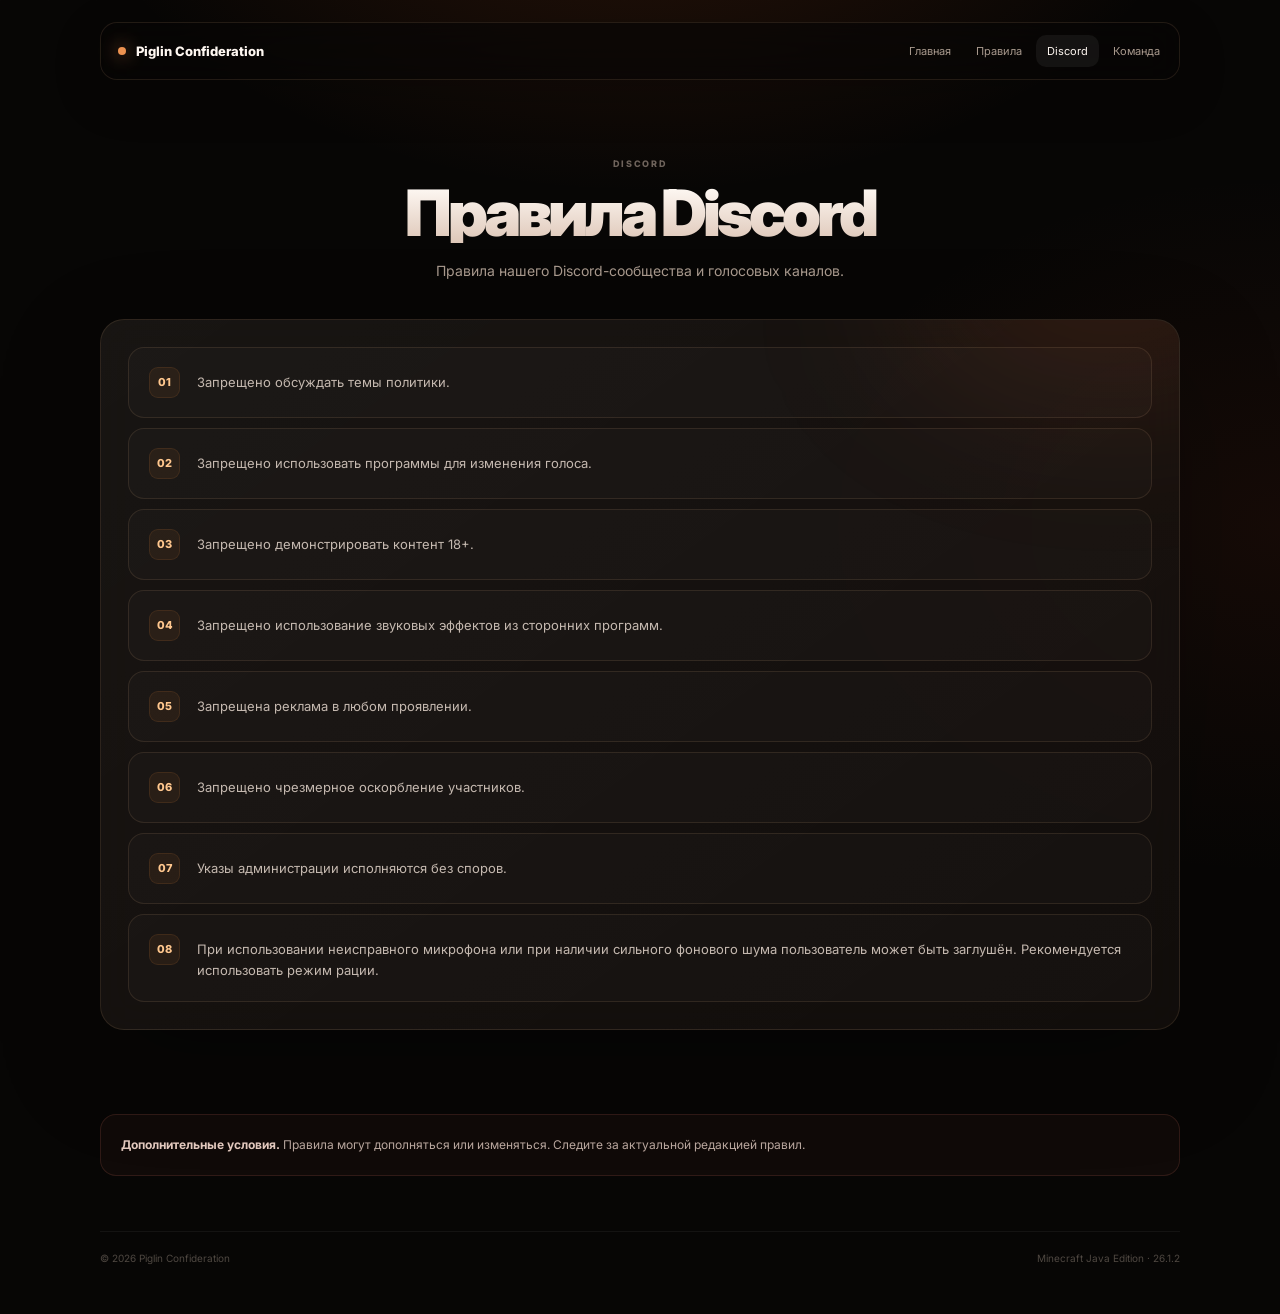
==== discord.html @ 15bb7be6 "+" ====
<!doctype html><html lang="ru"><head><meta charset="UTF-8"><meta name="viewport" content="width=device-width,initial-scale=1.0"><title>Правила Discord — Piglin Confideration</title><link rel="stylesheet" href="style.css"></head><body><div class="page"><nav class="nav"><a class="brand" href="index.html"><span class="brand-mark"></span>Piglin Confideration</a><div class="nav-links"><a class="nav-link " href="index.html">Главная</a><a class="nav-link " href="rules.html">Правила</a><a class="nav-link active" href="discord.html">Discord</a><a class="nav-link " href="team.html">Команда</a></div></nav>
<section class="page-head"><span class="section-kicker">Discord</span><h1>Правила Discord</h1><p>Правила нашего Discord-сообщества и голосовых каналов.</p></section>
<section class="panel"><div class="rule-list"><div class="rule"><div class="rule-num">01</div><div class="rule-text">Запрещено обсуждать темы политики.</div></div><div class="rule"><div class="rule-num">02</div><div class="rule-text">Запрещено использовать программы для изменения голоса.</div></div><div class="rule"><div class="rule-num">03</div><div class="rule-text">Запрещено демонстрировать контент 18+.</div></div><div class="rule"><div class="rule-num">04</div><div class="rule-text">Запрещено использование звуковых эффектов из сторонних программ.</div></div><div class="rule"><div class="rule-num">05</div><div class="rule-text">Запрещена реклама в любом проявлении.</div></div><div class="rule"><div class="rule-num">06</div><div class="rule-text">Запрещено чрезмерное оскорбление участников.</div></div><div class="rule"><div class="rule-num">07</div><div class="rule-text">Указы администрации исполняются без споров.</div></div><div class="rule"><div class="rule-num">08</div><div class="rule-text">При использовании неисправного микрофона или при наличии сильного фонового шума пользователь может быть заглушён. Рекомендуется использовать режим рации.</div></div></div></section>
<section class="section"><div class="notice"><strong>Дополнительные условия.</strong> Правила могут дополняться или изменяться. Следите за актуальной редакцией правил.</div></section>
<footer><span>© 2026 Piglin Confideration</span><span>Minecraft Java Edition · 26.1.2</span></footer></div></body></html>
---- style.css ----
@import url('https://fonts.googleapis.com/css2?family=Inter:wght@400;500;600;700;800;900&display=swap');

*{box-sizing:border-box;margin:0;padding:0}
:root{
--bg:#070605;--card:rgba(18,13,10,.76);--card2:rgba(25,18,14,.78);
--line:rgba(255,196,145,.11);--line2:rgba(255,196,145,.24);
--text:#fff8f2;--muted:#a99a8e;--dim:#665b53;
--orange:#ed9250;--gold:#ffc78e;--green:#70d69a;--red:#e47c64;
}
html{scroll-behavior:smooth}
body{
min-height:100vh;overflow-x:hidden;color:var(--text);
font-family:Inter,system-ui,-apple-system,BlinkMacSystemFont,"Segoe UI",sans-serif;
background:radial-gradient(900px 600px at 50% -15%,rgba(218,92,32,.19),transparent 65%),
radial-gradient(700px 500px at 100% 40%,rgba(155,56,28,.10),transparent 70%),var(--bg);
}
body:before{content:"";position:fixed;inset:0;pointer-events:none;opacity:.25;
background-image:linear-gradient(rgba(255,255,255,.017) 1px,transparent 1px),linear-gradient(90deg,rgba(255,255,255,.017) 1px,transparent 1px);
background-size:48px 48px;mask-image:linear-gradient(to bottom,#000,transparent 85%)}
a{text-decoration:none;color:inherit}
button{font:inherit}
.page{width:min(1080px,calc(100% - 32px));margin:auto;position:relative;z-index:1;padding:22px 0 50px}
.nav{height:58px;padding:0 8px 0 17px;display:flex;align-items:center;justify-content:space-between;
border:1px solid var(--line);border-radius:17px;background:rgba(8,6,5,.62);backdrop-filter:blur(20px);
box-shadow:0 15px 50px rgba(0,0,0,.18);position:sticky;top:15px;z-index:20}
.brand{display:flex;align-items:center;gap:10px;font-size:13px;font-weight:800}
.brand-mark{width:8px;height:8px;border-radius:50%;background:var(--orange);box-shadow:0 0 18px rgba(240,154,85,.9)}
.nav-links{display:flex;align-items:center;gap:3px}
.nav-link{padding:9px 11px;border-radius:10px;color:var(--muted);font-size:11px;transition:.2s}
.nav-link:hover,.nav-link.active{color:var(--text);background:rgba(255,255,255,.055)}
.hero{text-align:center;padding:92px 0 72px}
.avatar-wrap{width:126px;height:126px;margin:0 auto 26px;position:relative}
.avatar-glow{position:absolute;inset:-38px;border-radius:50%;background:rgba(219,91,34,.17);filter:blur(35px)}
.avatar{width:126px;height:126px;display:block;object-fit:cover;image-rendering:pixelated;border-radius:31px;
border:1px solid rgba(255,206,165,.34);box-shadow:0 35px 90px rgba(0,0,0,.52),0 0 0 7px rgba(255,255,255,.018)}
.eyebrow{display:inline-flex;align-items:center;gap:8px;padding:7px 11px;border:1px solid var(--line);border-radius:999px;
background:rgba(255,255,255,.025);color:var(--muted);font-size:10px;font-weight:600}
.eyebrow i{width:6px;height:6px;border-radius:50%;background:var(--green);box-shadow:0 0 10px rgba(112,214,154,.8)}
h1{margin-top:18px;font-size:clamp(42px,8vw,80px);line-height:.96;letter-spacing:-.065em;font-weight:900;
background:linear-gradient(180deg,#fffaf5 5%,#dec7b8 100%);-webkit-background-clip:text;background-clip:text;color:transparent}
.hero p{max-width:600px;margin:21px auto 0;color:var(--muted);font-size:15px;line-height:1.8}
.actions{display:flex;justify-content:center;gap:9px;margin-top:28px}
.btn{min-width:150px;padding:13px 17px;display:inline-flex;align-items:center;justify-content:center;border-radius:11px;
border:1px solid var(--line);background:rgba(255,255,255,.025);color:#e4d8cf;font-size:12px;font-weight:750;transition:.2s}
.btn:hover{transform:translateY(-2px);border-color:var(--line2);background:rgba(255,255,255,.055)}
.btn.primary{color:#1a0d06;border-color:#e38b4b;background:linear-gradient(135deg,#ffc081,#d86c36);box-shadow:0 12px 40px rgba(210,93,40,.16)}
.server,.panel{position:relative;overflow:hidden;padding:27px;border:1px solid var(--line);border-radius:24px;
background:linear-gradient(145deg,rgba(255,255,255,.045),rgba(255,255,255,.012)),var(--card);backdrop-filter:blur(20px);
box-shadow:0 35px 100px rgba(0,0,0,.25)}
.server:before,.panel:before{content:"";position:absolute;width:430px;height:220px;right:-150px;top:-150px;background:rgba(228,104,43,.13);filter:blur(85px);border-radius:50%;pointer-events:none}
.server-top{display:flex;align-items:center;gap:14px}
.mini-avatar{width:56px;height:56px;object-fit:cover;image-rendering:pixelated;border-radius:15px;border:1px solid rgba(255,190,130,.18)}
.server-name{font-size:19px;font-weight:800}.server-meta{color:var(--dim);font-size:11px;margin-top:5px}
.status{margin-left:auto;display:flex;align-items:center;gap:7px;color:#8bdca7;font-size:10px;padding:7px 10px;
border:1px solid rgba(112,214,154,.13);border-radius:999px;background:rgba(112,214,154,.045)}
.status i{width:6px;height:6px;border-radius:50%;background:var(--green);box-shadow:0 0 10px var(--green)}
.description{margin-top:21px;color:#9e9288;font-size:14px;line-height:1.8;max-width:750px}
.ip-row{display:flex;gap:10px;margin-top:22px}.ip-box{flex:1;padding:14px 15px;border:1px solid rgba(255,255,255,.065);border-radius:12px;background:rgba(4,3,3,.48)}
.label{color:#655b53;font-size:9px;letter-spacing:.16em;text-transform:uppercase;margin-bottom:6px}
.ip{color:#f2e8e0;font:500 14px ui-monospace,SFMono-Regular,Menlo,Consolas,monospace}
.copy{width:145px;border:1px solid rgba(255,255,255,.11);border-radius:12px;background:#eee7e1;color:#17100c;cursor:pointer;font-size:11px;font-weight:800}
.stats{display:grid;grid-template-columns:1fr 1fr;gap:10px;margin-top:10px}.stat{padding:16px;border:1px solid var(--line);border-radius:13px;background:rgba(255,255,255,.018)}
.stat-value{margin-top:7px;color:#e5d9d0;font-size:14px;font-weight:700}
.section{padding-top:72px}.section-kicker{color:#6e635b;font-size:9px;font-weight:800;letter-spacing:.18em;text-transform:uppercase}
.section-title{margin-top:8px;font-size:30px;letter-spacing:-.045em}
.features{display:grid;grid-template-columns:repeat(3,1fr);gap:10px;margin-top:19px}.feature{padding:21px;min-height:175px;border:1px solid var(--line);border-radius:17px;background:rgba(255,255,255,.017);transition:.22s}
.feature:hover{transform:translateY(-3px);border-color:var(--line2)}.icon{width:39px;height:39px;display:grid;place-items:center;border-radius:11px;
color:var(--gold);background:rgba(229,128,62,.075);border:1px solid rgba(229,128,62,.12)}
.feature h3{margin-top:18px;font-size:14px}.feature p{margin-top:7px;color:var(--muted);font-size:12px;line-height:1.7}
.page-head{text-align:center;padding:78px 0 35px}.page-head .section-kicker{display:block}.page-head h1{font-size:clamp(38px,7vw,64px);margin-top:13px}
.page-head p{max-width:650px;margin:16px auto 0;color:var(--muted);font-size:14px;line-height:1.75}
.rule-list{display:grid;gap:10px;position:relative;z-index:1}
.rule{display:flex;gap:17px;padding:19px 20px;border:1px solid var(--line);border-radius:16px;background:rgba(255,255,255,.018);transition:.2s}
.rule:hover{border-color:var(--line2);background:rgba(255,255,255,.027)}
.rule-num{flex:0 0 31px;height:31px;display:grid;place-items:center;border-radius:9px;background:rgba(229,128,62,.075);
border:1px solid rgba(229,128,62,.12);color:var(--gold);font-size:11px;font-weight:800}
.rule-text{color:#c5b9b0;font-size:13px;line-height:1.65;padding-top:5px}
.notice{margin-top:12px;padding:20px;border-radius:16px;border:1px solid rgba(228,124,100,.15);background:rgba(228,124,100,.045);color:#bca9a0;font-size:12px;line-height:1.7}
.notice strong{color:#e5cbc0}
.team{display:grid;grid-template-columns:1fr 1fr;gap:10px}
.person{display:flex;align-items:center;gap:15px;padding:20px;border:1px solid var(--line);border-radius:17px;background:rgba(255,255,255,.018)}
.person-avatar{width:54px;height:54px;display:grid;place-items:center;border-radius:15px;background:linear-gradient(135deg,#ef9957,#9b4827);
font-size:19px;font-weight:900;box-shadow:0 10px 30px rgba(200,85,35,.16)}
.person h3{font-size:14px}.person p{margin-top:5px;color:var(--muted);font-size:11px}
.about{margin-top:72px;padding:34px 25px;text-align:center;border:1px solid var(--line);border-radius:21px;
background:radial-gradient(circle at 50% 0%,rgba(223,103,40,.08),transparent 55%),rgba(255,255,255,.018)}
.about h2{font-size:23px;letter-spacing:-.04em}.about p{max-width:640px;margin:12px auto 0;color:var(--muted);font-size:13px;line-height:1.8}
footer{display:flex;justify-content:space-between;gap:15px;margin-top:55px;padding-top:20px;border-top:1px solid rgba(255,255,255,.055);color:#4f4842;font-size:10px}
@media(max-width:700px){.features,.team{grid-template-columns:1fr}}
@media(max-width:600px){.page{width:calc(100% - 20px);padding-top:12px}.nav{position:relative}.nav-links{gap:0}.nav-link{font-size:10px;padding:8px 6px}.brand{font-size:11px}.hero{padding:65px 0 48px}.avatar-wrap,.avatar{width:96px;height:96px}.avatar{border-radius:24px}.actions{flex-direction:column}.btn{width:100%}.server,.panel{padding:18px;border-radius:19px}.status{display:none}.ip-row{flex-direction:column}.copy{width:100%;min-height:46px}.stats{grid-template-columns:1fr}.rule{gap:12px;padding:16px}.page-head{padding:55px 0 30px}footer{flex-direction:column;text-align:center;gap:8px}}
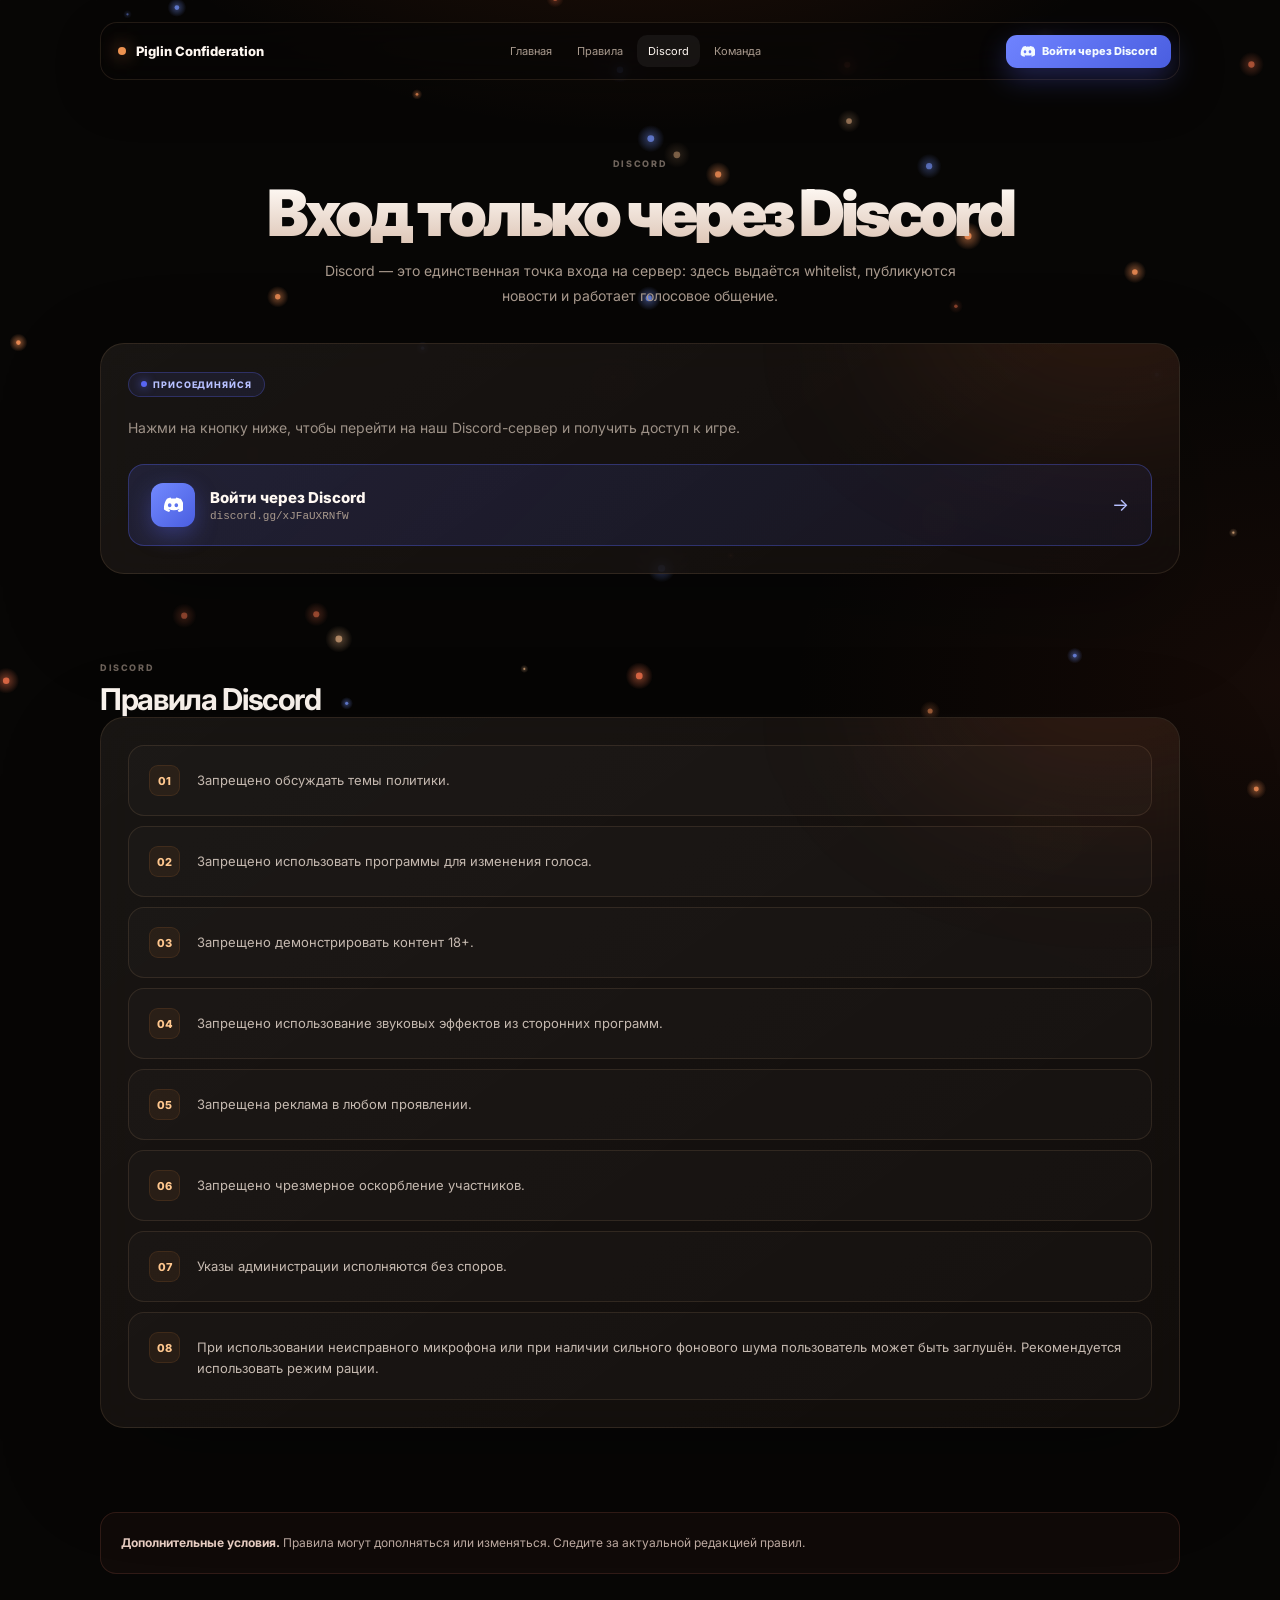
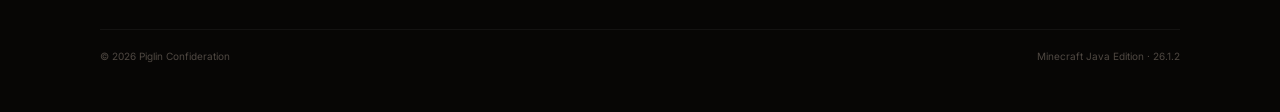
==== commit 2fc020e2: "+1" ====
--- a/discord.html
+++ b/discord.html
@@ -1,5 +1,19 @@
-<!doctype html><html lang="ru"><head><meta charset="UTF-8"><meta name="viewport" content="width=device-width,initial-scale=1.0"><title>Правила Discord — Piglin Confideration</title><link rel="stylesheet" href="style.css"></head><body><div class="page"><nav class="nav"><a class="brand" href="index.html"><span class="brand-mark"></span>Piglin Confideration</a><div class="nav-links"><a class="nav-link " href="index.html">Главная</a><a class="nav-link " href="rules.html">Правила</a><a class="nav-link active" href="discord.html">Discord</a><a class="nav-link " href="team.html">Команда</a></div></nav>
-<section class="page-head"><span class="section-kicker">Discord</span><h1>Правила Discord</h1><p>Правила нашего Discord-сообщества и голосовых каналов.</p></section>
-<section class="panel"><div class="rule-list"><div class="rule"><div class="rule-num">01</div><div class="rule-text">Запрещено обсуждать темы политики.</div></div><div class="rule"><div class="rule-num">02</div><div class="rule-text">Запрещено использовать программы для изменения голоса.</div></div><div class="rule"><div class="rule-num">03</div><div class="rule-text">Запрещено демонстрировать контент 18+.</div></div><div class="rule"><div class="rule-num">04</div><div class="rule-text">Запрещено использование звуковых эффектов из сторонних программ.</div></div><div class="rule"><div class="rule-num">05</div><div class="rule-text">Запрещена реклама в любом проявлении.</div></div><div class="rule"><div class="rule-num">06</div><div class="rule-text">Запрещено чрезмерное оскорбление участников.</div></div><div class="rule"><div class="rule-num">07</div><div class="rule-text">Указы администрации исполняются без споров.</div></div><div class="rule"><div class="rule-num">08</div><div class="rule-text">При использовании неисправного микрофона или при наличии сильного фонового шума пользователь может быть заглушён. Рекомендуется использовать режим рации.</div></div></div></section>
-<section class="section"><div class="notice"><strong>Дополнительные условия.</strong> Правила могут дополняться или изменяться. Следите за актуальной редакцией правил.</div></section>
-<footer><span>© 2026 Piglin Confideration</span><span>Minecraft Java Edition · 26.1.2</span></footer></div></body></html>+<!doctype html><html lang="ru"><head><meta charset="UTF-8"><meta name="viewport" content="width=device-width,initial-scale=1.0"><title>Discord — Piglin Confideration</title><link rel="stylesheet" href="style.css"></head><body>
+<canvas id="embers"></canvas>
+<div class="page"><nav class="nav"><a class="brand" href="index.html"><span class="brand-mark"></span>Piglin Confideration</a><div class="nav-links"><a class="nav-link " href="index.html">Главная</a><a class="nav-link " href="rules.html">Правила</a><a class="nav-link active" href="discord.html">Discord</a><a class="nav-link " href="team.html">Команда</a></div><a class="nav-cta" href="https://discord.gg/xJFaUXRNfW" target="_blank" rel="noopener"><svg viewBox="0 0 24 24" width="15" height="15" fill="currentColor"><path d="M20.317 4.369A19.79 19.79 0 0 0 15.885 3c-.21.375-.444.879-.608 1.278a18.27 18.27 0 0 0-5.487 0A12.6 12.6 0 0 0 9.182 3a19.74 19.74 0 0 0-4.435 1.371C1.578 8.834.856 13.18 1.217 17.462a19.9 19.9 0 0 0 6.076 3.078c.49-.67.927-1.38 1.304-2.128a12.9 12.9 0 0 1-2.054-.99c.173-.128.342-.262.505-.4 3.958 1.83 8.25 1.83 12.158 0 .166.138.335.272.505.4-.65.39-1.34.72-2.058.99.377.748.814 1.458 1.304 2.128a19.85 19.85 0 0 0 6.08-3.078c.427-4.966-.783-9.267-3.72-13.093ZM8.02 14.826c-1.183 0-2.15-1.093-2.15-2.436 0-1.344.947-2.437 2.15-2.437 1.212 0 2.17 1.103 2.15 2.437 0 1.343-.938 2.436-2.15 2.436Zm7.96 0c-1.183 0-2.15-1.093-2.15-2.436 0-1.344.947-2.437 2.15-2.437 1.212 0 2.17 1.103 2.15 2.437 0 1.343-.928 2.436-2.15 2.436Z"/></svg><span>Войти через Discord</span></a></nav>
+<section class="page-head"><span class="section-kicker">Discord</span><h1>Вход только через Discord</h1><p>Discord — это единственная точка входа на сервер: здесь выдаётся whitelist, публикуются новости и работает голосовое общение.</p></section>
+<section class="server card-glow reveal" style="margin-bottom:16px" data-tilt>
+<div class="card-badge">Присоединяйся</div>
+<p class="description" style="margin-top:0">Нажми на кнопку ниже, чтобы перейти на наш Discord-сервер и получить доступ к игре.</p>
+<a class="discord-cta" href="https://discord.gg/xJFaUXRNfW" target="_blank" rel="noopener">
+<span class="discord-cta-icon"><svg viewBox="0 0 24 24" width="20" height="20" fill="currentColor"><path d="M20.317 4.369A19.79 19.79 0 0 0 15.885 3c-.21.375-.444.879-.608 1.278a18.27 18.27 0 0 0-5.487 0A12.6 12.6 0 0 0 9.182 3a19.74 19.74 0 0 0-4.435 1.371C1.578 8.834.856 13.18 1.217 17.462a19.9 19.9 0 0 0 6.076 3.078c.49-.67.927-1.38 1.304-2.128a12.9 12.9 0 0 1-2.054-.99c.173-.128.342-.262.505-.4 3.958 1.83 8.25 1.83 12.158 0 .166.138.335.272.505.4-.65.39-1.34.72-2.058.99.377.748.814 1.458 1.304 2.128a19.85 19.85 0 0 0 6.08-3.078c.427-4.966-.783-9.267-3.72-13.093ZM8.02 14.826c-1.183 0-2.15-1.093-2.15-2.436 0-1.344.947-2.437 2.15-2.437 1.212 0 2.17 1.103 2.15 2.437 0 1.343-.938 2.436-2.15 2.436Zm7.96 0c-1.183 0-2.15-1.093-2.15-2.436 0-1.344.947-2.437 2.15-2.437 1.212 0 2.17 1.103 2.15 2.437 0 1.343-.928 2.436-2.15 2.436Z"/></svg></span>
+<span class="discord-cta-text"><b>Войти через Discord</b><small>discord.gg/xJFaUXRNfW</small></span>
+<span class="discord-cta-arrow">→</span>
+</a>
+</section>
+<section class="section"><div class="section-kicker">Discord</div><h2 class="section-title">Правила Discord</h2></section>
+<section class="panel reveal"><div class="rule-list"><div class="rule"><div class="rule-num">01</div><div class="rule-text">Запрещено обсуждать темы политики.</div></div><div class="rule"><div class="rule-num">02</div><div class="rule-text">Запрещено использовать программы для изменения голоса.</div></div><div class="rule"><div class="rule-num">03</div><div class="rule-text">Запрещено демонстрировать контент 18+.</div></div><div class="rule"><div class="rule-num">04</div><div class="rule-text">Запрещено использование звуковых эффектов из сторонних программ.</div></div><div class="rule"><div class="rule-num">05</div><div class="rule-text">Запрещена реклама в любом проявлении.</div></div><div class="rule"><div class="rule-num">06</div><div class="rule-text">Запрещено чрезмерное оскорбление участников.</div></div><div class="rule"><div class="rule-num">07</div><div class="rule-text">Указы администрации исполняются без споров.</div></div><div class="rule"><div class="rule-num">08</div><div class="rule-text">При использовании неисправного микрофона или при наличии сильного фонового шума пользователь может быть заглушён. Рекомендуется использовать режим рации.</div></div></div></section>
+<section class="section"><div class="notice reveal"><strong>Дополнительные условия.</strong> Правила могут дополняться или изменяться. Следите за актуальной редакцией правил.</div></section>
+<footer><span>© 2026 Piglin Confideration</span><span>Minecraft Java Edition · 26.1.2</span></footer></div>
+<script src="script.js"></script>
+</body></html>
--- a/style.css
+++ b/style.css
@@ -18,8 +18,16 @@
 body:before{content:"";position:fixed;inset:0;pointer-events:none;opacity:.25;
 background-image:linear-gradient(rgba(255,255,255,.017) 1px,transparent 1px),linear-gradient(90deg,rgba(255,255,255,.017) 1px,transparent 1px);
 background-size:48px 48px;mask-image:linear-gradient(to bottom,#000,transparent 85%)}
+#embers{position:fixed;inset:0;z-index:0;pointer-events:none;width:100%;height:100%}
 a{text-decoration:none;color:inherit}
 button{font:inherit}
+@keyframes floatY{0%,100%{transform:translateY(0)}50%{transform:translateY(-9px)}}
+@keyframes spin{to{transform:rotate(360deg)}}
+@keyframes fadeUp{from{opacity:0;transform:translateY(26px)}to{opacity:1;transform:translateY(0)}}
+.reveal{opacity:0;transform:translateY(26px);transition:opacity .7s cubic-bezier(.2,.7,.2,1),transform .7s cubic-bezier(.2,.7,.2,1)}
+.reveal.in{opacity:1;transform:translateY(0)}
+.reveal.d1{transition-delay:.06s}.reveal.d2{transition-delay:.12s}.reveal.d3{transition-delay:.18s}.reveal.d4{transition-delay:.24s}
+
 .page{width:min(1080px,calc(100% - 32px));margin:auto;position:relative;z-index:1;padding:22px 0 50px}
 .nav{height:58px;padding:0 8px 0 17px;display:flex;align-items:center;justify-content:space-between;
 border:1px solid var(--line);border-radius:17px;background:rgba(8,6,5,.62);backdrop-filter:blur(20px);
@@ -29,11 +37,20 @@
 .nav-links{display:flex;align-items:center;gap:3px}
 .nav-link{padding:9px 11px;border-radius:10px;color:var(--muted);font-size:11px;transition:.2s}
 .nav-link:hover,.nav-link.active{color:var(--text);background:rgba(255,255,255,.055)}
+.nav-cta{display:flex;align-items:center;gap:7px;padding:9px 14px;border-radius:11px;font-size:11px;font-weight:800;
+color:#f4fbff;background:linear-gradient(135deg,#6f83ff,#4a5ee0);box-shadow:0 10px 28px rgba(88,101,242,.32);transition:.2s}
+.nav-cta:hover{transform:translateY(-2px);box-shadow:0 14px 34px rgba(88,101,242,.44)}
+.nav-cta svg{flex:0 0 auto}
+
 .hero{text-align:center;padding:92px 0 72px}
-.avatar-wrap{width:126px;height:126px;margin:0 auto 26px;position:relative}
-.avatar-glow{position:absolute;inset:-38px;border-radius:50%;background:rgba(219,91,34,.17);filter:blur(35px)}
+.avatar-wrap{width:126px;height:126px;margin:0 auto 26px;position:relative;animation:floatY 5s ease-in-out infinite}
+.avatar-glow{position:absolute;inset:-38px;border-radius:50%;background:rgba(219,91,34,.17);filter:blur(35px);animation:pulseGlow 4s ease-in-out infinite}
+.avatar-ring{position:absolute;inset:-13px;border-radius:38px;border:1px solid rgba(255,196,145,.22);pointer-events:none}
+.avatar-ring:before{content:"";position:absolute;inset:-1px;border-radius:38px;border:1px dashed rgba(255,196,145,.28);animation:spin 22s linear infinite}
 .avatar{width:126px;height:126px;display:block;object-fit:cover;image-rendering:pixelated;border-radius:31px;
-border:1px solid rgba(255,206,165,.34);box-shadow:0 35px 90px rgba(0,0,0,.52),0 0 0 7px rgba(255,255,255,.018)}
+border:1px solid rgba(255,206,165,.34);box-shadow:0 35px 90px rgba(0,0,0,.52),0 0 0 7px rgba(255,255,255,.018);position:relative;z-index:1}
+@keyframes pulseGlow{0%,100%{opacity:.7;transform:scale(1)}50%{opacity:1;transform:scale(1.08)}}
+
 .eyebrow{display:inline-flex;align-items:center;gap:8px;padding:7px 11px;border:1px solid var(--line);border-radius:999px;
 background:rgba(255,255,255,.025);color:var(--muted);font-size:10px;font-weight:600}
 .eyebrow i{width:6px;height:6px;border-radius:50%;background:var(--green);box-shadow:0 0 10px rgba(112,214,154,.8)}
@@ -45,10 +62,34 @@
 border:1px solid var(--line);background:rgba(255,255,255,.025);color:#e4d8cf;font-size:12px;font-weight:750;transition:.2s}
 .btn:hover{transform:translateY(-2px);border-color:var(--line2);background:rgba(255,255,255,.055)}
 .btn.primary{color:#1a0d06;border-color:#e38b4b;background:linear-gradient(135deg,#ffc081,#d86c36);box-shadow:0 12px 40px rgba(210,93,40,.16)}
+.btn.discord{color:#f4fbff;border-color:#5865f2;background:linear-gradient(135deg,#7289ff,#4a5ee0);box-shadow:0 12px 40px rgba(88,101,242,.28);gap:8px}
+.btn.discord:hover{box-shadow:0 16px 46px rgba(88,101,242,.4)}
+.btn.discord.small{min-width:0;padding:10px 20px;margin-top:20px}
 .server,.panel{position:relative;overflow:hidden;padding:27px;border:1px solid var(--line);border-radius:24px;
 background:linear-gradient(145deg,rgba(255,255,255,.045),rgba(255,255,255,.012)),var(--card);backdrop-filter:blur(20px);
-box-shadow:0 35px 100px rgba(0,0,0,.25)}
+box-shadow:0 35px 100px rgba(0,0,0,.25);transition:transform .35s cubic-bezier(.2,.7,.2,1),box-shadow .35s;will-change:transform}
 .server:before,.panel:before{content:"";position:absolute;width:430px;height:220px;right:-150px;top:-150px;background:rgba(228,104,43,.13);filter:blur(85px);border-radius:50%;pointer-events:none}
+[data-tilt]{position:relative}
+[data-tilt]:after{content:"";position:absolute;inset:0;border-radius:inherit;pointer-events:none;opacity:0;transition:opacity .3s;
+background:radial-gradient(320px circle at var(--mx,50%) var(--my,50%),rgba(255,196,145,.14),transparent 55%)}
+[data-tilt]:hover:after{opacity:1}
+.feature[data-tilt]:after{background:radial-gradient(220px circle at var(--mx,50%) var(--my,50%),rgba(255,196,145,.18),transparent 60%)}
+
+.card-glow:after{content:"";position:absolute;width:340px;height:200px;left:-140px;bottom:-140px;background:rgba(88,101,242,.15);filter:blur(90px);border-radius:50%;pointer-events:none}
+.card-badge{display:inline-flex;align-items:center;gap:6px;padding:6px 12px;margin-bottom:18px;border-radius:999px;
+border:1px solid rgba(88,101,242,.3);background:rgba(88,101,242,.1);color:#b7c0ff;font-size:9px;font-weight:800;letter-spacing:.1em;text-transform:uppercase}
+.card-badge:before{content:"";width:6px;height:6px;border-radius:50%;background:#5865f2;box-shadow:0 0 10px #5865f2}
+.discord-cta{position:relative;z-index:1;display:flex;align-items:center;gap:15px;margin-top:24px;padding:18px 22px;border-radius:16px;
+border:1px solid rgba(88,101,242,.35);background:linear-gradient(135deg,rgba(88,101,242,.16),rgba(74,94,224,.08));transition:.25s}
+.discord-cta:hover{transform:translateY(-2px);border-color:rgba(114,137,255,.55);box-shadow:0 20px 50px rgba(88,101,242,.22)}
+.discord-cta-icon{flex:0 0 44px;height:44px;display:grid;place-items:center;border-radius:12px;color:#fff;
+background:linear-gradient(135deg,#7289ff,#4a5ee0);box-shadow:0 8px 22px rgba(88,101,242,.35)}
+.discord-cta-text{display:flex;flex-direction:column;gap:3px}
+.discord-cta-text b{font-size:15px;font-weight:800}
+.discord-cta-text small{color:var(--muted);font-size:11px;font-family:ui-monospace,SFMono-Regular,Menlo,Consolas,monospace}
+.discord-cta-arrow{margin-left:auto;color:#b7c0ff;font-size:18px;transition:.2s}
+.discord-cta:hover .discord-cta-arrow{transform:translateX(4px)}
+
 .server-top{display:flex;align-items:center;gap:14px}
 .mini-avatar{width:56px;height:56px;object-fit:cover;image-rendering:pixelated;border-radius:15px;border:1px solid rgba(255,190,130,.18)}
 .server-name{font-size:19px;font-weight:800}.server-meta{color:var(--dim);font-size:11px;margin-top:5px}
@@ -79,13 +120,20 @@
 .notice{margin-top:12px;padding:20px;border-radius:16px;border:1px solid rgba(228,124,100,.15);background:rgba(228,124,100,.045);color:#bca9a0;font-size:12px;line-height:1.7}
 .notice strong{color:#e5cbc0}
 .team{display:grid;grid-template-columns:1fr 1fr;gap:10px}
-.person{display:flex;align-items:center;gap:15px;padding:20px;border:1px solid var(--line);border-radius:17px;background:rgba(255,255,255,.018)}
+.person{position:relative;display:flex;align-items:center;gap:15px;padding:20px;border:1px solid var(--line);border-radius:17px;background:rgba(255,255,255,.018);transition:.25s}
+.person:hover{transform:translateY(-4px);border-color:var(--line2);box-shadow:0 25px 60px rgba(0,0,0,.3)}
 .person-avatar{width:54px;height:54px;display:grid;place-items:center;border-radius:15px;background:linear-gradient(135deg,#ef9957,#9b4827);
-font-size:19px;font-weight:900;box-shadow:0 10px 30px rgba(200,85,35,.16)}
-.person h3{font-size:14px}.person p{margin-top:5px;color:var(--muted);font-size:11px}
+font-size:19px;font-weight:900;box-shadow:0 10px 30px rgba(200,85,35,.16);flex:0 0 auto}
+.person.owner .person-avatar{background:linear-gradient(135deg,#7289ff,#4a5ee0);box-shadow:0 10px 30px rgba(88,101,242,.28)}
+.person h3{font-size:14px;display:flex;align-items:center;gap:8px}.person p{margin-top:5px;color:var(--muted);font-size:11px}
+.role-badge{display:inline-flex;align-items:center;padding:3px 8px;border-radius:999px;font-size:9px;font-weight:800;letter-spacing:.04em;text-transform:uppercase}
+.role-badge.dev{color:var(--gold);background:rgba(229,128,62,.12);border:1px solid rgba(229,128,62,.22)}
+.role-badge.owner{color:#b7c0ff;background:rgba(88,101,242,.14);border:1px solid rgba(88,101,242,.3)}
+
 .about{margin-top:72px;padding:34px 25px;text-align:center;border:1px solid var(--line);border-radius:21px;
 background:radial-gradient(circle at 50% 0%,rgba(223,103,40,.08),transparent 55%),rgba(255,255,255,.018)}
 .about h2{font-size:23px;letter-spacing:-.04em}.about p{max-width:640px;margin:12px auto 0;color:var(--muted);font-size:13px;line-height:1.8}
 footer{display:flex;justify-content:space-between;gap:15px;margin-top:55px;padding-top:20px;border-top:1px solid rgba(255,255,255,.055);color:#4f4842;font-size:10px}
 @media(max-width:700px){.features,.team{grid-template-columns:1fr}}
-@media(max-width:600px){.page{width:calc(100% - 20px);padding-top:12px}.nav{position:relative}.nav-links{gap:0}.nav-link{font-size:10px;padding:8px 6px}.brand{font-size:11px}.hero{padding:65px 0 48px}.avatar-wrap,.avatar{width:96px;height:96px}.avatar{border-radius:24px}.actions{flex-direction:column}.btn{width:100%}.server,.panel{padding:18px;border-radius:19px}.status{display:none}.ip-row{flex-direction:column}.copy{width:100%;min-height:46px}.stats{grid-template-columns:1fr}.rule{gap:12px;padding:16px}.page-head{padding:55px 0 30px}footer{flex-direction:column;text-align:center;gap:8px}}
+@media(max-width:600px){.page{width:calc(100% - 20px);padding-top:12px}.nav{position:relative}.nav-links{gap:0}.nav-link{font-size:10px;padding:8px 6px}.brand{font-size:11px}.nav-cta span{display:none}.nav-cta{padding:9px 10px}.hero{padding:65px 0 48px}.avatar-wrap,.avatar{width:96px;height:96px}.avatar{border-radius:24px}.actions{flex-direction:column}.btn{width:100%}.server,.panel{padding:18px;border-radius:19px}.status{display:none}.ip-row{flex-direction:column}.copy{width:100%;min-height:46px}.stats{grid-template-columns:1fr}.rule{gap:12px;padding:16px}.page-head{padding:55px 0 30px}footer{flex-direction:column;text-align:center;gap:8px}.discord-cta{flex-wrap:wrap}.discord-cta-arrow{display:none}}
+
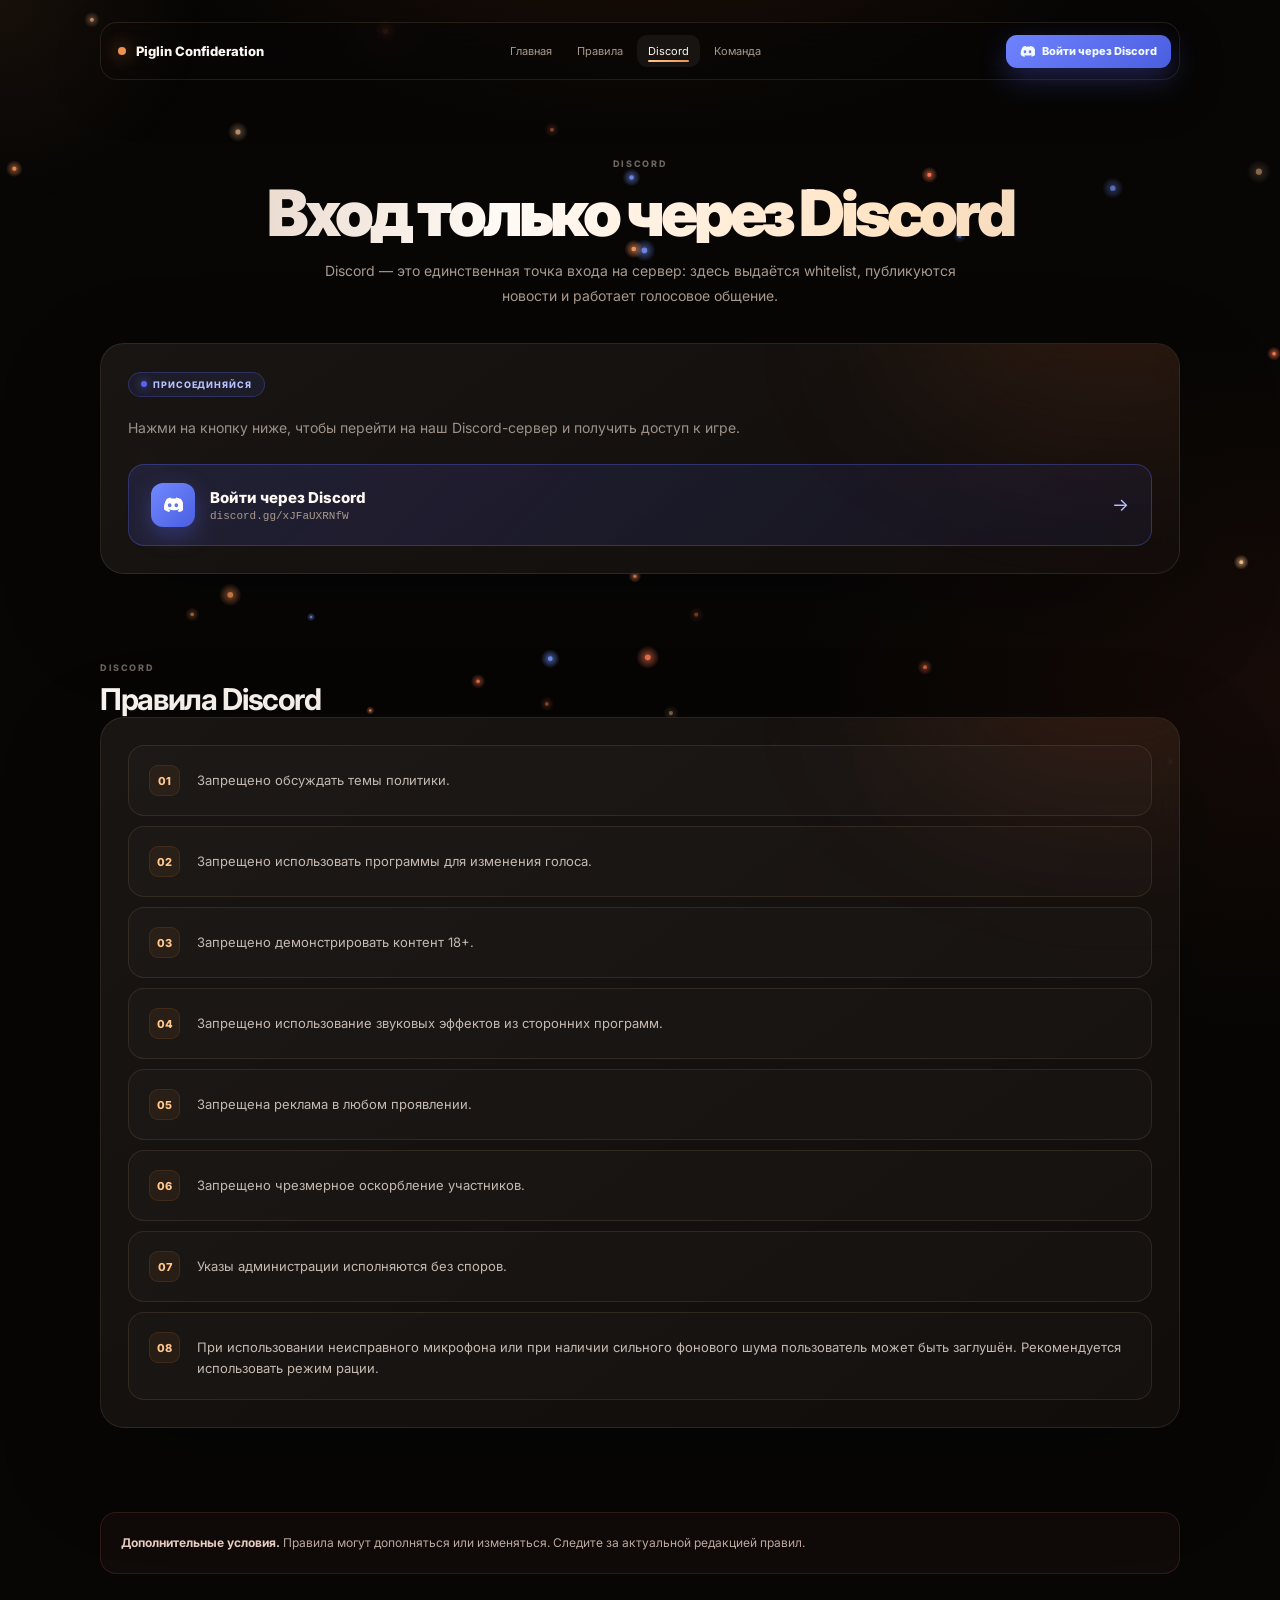
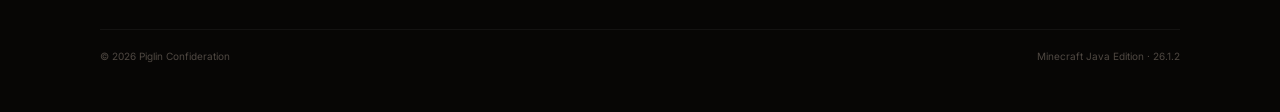
==== commit 7de5edc3: "+11" ====
--- a/discord.html
+++ b/discord.html
@@ -1,4 +1,5 @@
-<!doctype html><html lang="ru"><head><meta charset="UTF-8"><meta name="viewport" content="width=device-width,initial-scale=1.0"><title>Discord — Piglin Confideration</title><link rel="stylesheet" href="style.css"></head><body>
+<!doctype html><html lang="ru"><head><meta charset="UTF-8"><meta name="viewport" content="width=device-width,initial-scale=1.0"><title>Discord — Piglin Confideration</title><link rel="icon" href="icon.png" type="image/png"><link rel="stylesheet" href="style.css"></head><body>
+<div id="scroll-progress"></div><div id="cursor-glow"></div>
 <canvas id="embers"></canvas>
 <div class="page"><nav class="nav"><a class="brand" href="index.html"><span class="brand-mark"></span>Piglin Confideration</a><div class="nav-links"><a class="nav-link " href="index.html">Главная</a><a class="nav-link " href="rules.html">Правила</a><a class="nav-link active" href="discord.html">Discord</a><a class="nav-link " href="team.html">Команда</a></div><a class="nav-cta" href="https://discord.gg/xJFaUXRNfW" target="_blank" rel="noopener"><svg viewBox="0 0 24 24" width="15" height="15" fill="currentColor"><path d="M20.317 4.369A19.79 19.79 0 0 0 15.885 3c-.21.375-.444.879-.608 1.278a18.27 18.27 0 0 0-5.487 0A12.6 12.6 0 0 0 9.182 3a19.74 19.74 0 0 0-4.435 1.371C1.578 8.834.856 13.18 1.217 17.462a19.9 19.9 0 0 0 6.076 3.078c.49-.67.927-1.38 1.304-2.128a12.9 12.9 0 0 1-2.054-.99c.173-.128.342-.262.505-.4 3.958 1.83 8.25 1.83 12.158 0 .166.138.335.272.505.4-.65.39-1.34.72-2.058.99.377.748.814 1.458 1.304 2.128a19.85 19.85 0 0 0 6.08-3.078c.427-4.966-.783-9.267-3.72-13.093ZM8.02 14.826c-1.183 0-2.15-1.093-2.15-2.436 0-1.344.947-2.437 2.15-2.437 1.212 0 2.17 1.103 2.15 2.437 0 1.343-.938 2.436-2.15 2.436Zm7.96 0c-1.183 0-2.15-1.093-2.15-2.436 0-1.344.947-2.437 2.15-2.437 1.212 0 2.17 1.103 2.15 2.437 0 1.343-.928 2.436-2.15 2.436Z"/></svg><span>Войти через Discord</span></a></nav>
 <section class="page-head"><span class="section-kicker">Discord</span><h1>Вход только через Discord</h1><p>Discord — это единственная точка входа на сервер: здесь выдаётся whitelist, публикуются новости и работает голосовое общение.</p></section>
--- a/style.css
+++ b/style.css
@@ -9,24 +9,47 @@
 --orange:#ed9250;--gold:#ffc78e;--green:#70d69a;--red:#e47c64;
 }
 html{scroll-behavior:smooth}
+::selection{background:rgba(237,146,80,.35);color:#fff}
+::-webkit-scrollbar{width:9px;height:9px}
+::-webkit-scrollbar-track{background:#0a0807}
+::-webkit-scrollbar-thumb{background:linear-gradient(180deg,#ed9250,#9b4827);border-radius:99px}
+::-webkit-scrollbar-thumb:hover{background:linear-gradient(180deg,#ffb377,#c25a2e)}
 body{
 min-height:100vh;overflow-x:hidden;color:var(--text);
 font-family:Inter,system-ui,-apple-system,BlinkMacSystemFont,"Segoe UI",sans-serif;
 background:radial-gradient(900px 600px at 50% -15%,rgba(218,92,32,.19),transparent 65%),
 radial-gradient(700px 500px at 100% 40%,rgba(155,56,28,.10),transparent 70%),var(--bg);
+background-size:100% 100%,100% 100%,100% 100%;
+animation:auroraShift 18s ease-in-out infinite alternate;
+}
+@keyframes auroraShift{
+0%{background-position:50% -10%,100% 40%,0 0}
+50%{background-position:46% -8%,96% 44%,0 0}
+100%{background-position:54% -12%,104% 36%,0 0}
 }
 body:before{content:"";position:fixed;inset:0;pointer-events:none;opacity:.25;
 background-image:linear-gradient(rgba(255,255,255,.017) 1px,transparent 1px),linear-gradient(90deg,rgba(255,255,255,.017) 1px,transparent 1px);
 background-size:48px 48px;mask-image:linear-gradient(to bottom,#000,transparent 85%)}
 #embers{position:fixed;inset:0;z-index:0;pointer-events:none;width:100%;height:100%}
+#cursor-glow{position:fixed;top:0;left:0;width:420px;height:420px;margin:-210px 0 0 -210px;border-radius:50%;
+pointer-events:none;z-index:2;opacity:0;transition:opacity .4s;
+background:radial-gradient(circle,rgba(237,146,80,.07),transparent 70%);will-change:transform}
+#scroll-progress{position:fixed;top:0;left:0;height:3px;width:0%;z-index:50;
+background:linear-gradient(90deg,#ffc78e,#ed9250,#5865f2);box-shadow:0 0 12px rgba(237,146,80,.6);transition:width .1s linear}
 a{text-decoration:none;color:inherit}
 button{font:inherit}
+.ripple{position:absolute;border-radius:50%;transform:scale(0);animation:rippleAnim .6s ease-out;
+background:rgba(255,255,255,.35);pointer-events:none}
+@keyframes rippleAnim{to{transform:scale(2.6);opacity:0}}
+
 @keyframes floatY{0%,100%{transform:translateY(0)}50%{transform:translateY(-9px)}}
 @keyframes spin{to{transform:rotate(360deg)}}
 @keyframes fadeUp{from{opacity:0;transform:translateY(26px)}to{opacity:1;transform:translateY(0)}}
-.reveal{opacity:0;transform:translateY(26px);transition:opacity .7s cubic-bezier(.2,.7,.2,1),transform .7s cubic-bezier(.2,.7,.2,1)}
-.reveal.in{opacity:1;transform:translateY(0)}
+.reveal{opacity:1;transform:none}
+.reveal.pending{opacity:0;transform:translateY(26px);transition:opacity .7s cubic-bezier(.2,.7,.2,1),transform .7s cubic-bezier(.2,.7,.2,1)}
+.reveal.pending.in{opacity:1;transform:translateY(0)}
 .reveal.d1{transition-delay:.06s}.reveal.d2{transition-delay:.12s}.reveal.d3{transition-delay:.18s}.reveal.d4{transition-delay:.24s}
+
 
 .page{width:min(1080px,calc(100% - 32px));margin:auto;position:relative;z-index:1;padding:22px 0 50px}
 .nav{height:58px;padding:0 8px 0 17px;display:flex;align-items:center;justify-content:space-between;
@@ -35,8 +58,12 @@
 .brand{display:flex;align-items:center;gap:10px;font-size:13px;font-weight:800}
 .brand-mark{width:8px;height:8px;border-radius:50%;background:var(--orange);box-shadow:0 0 18px rgba(240,154,85,.9)}
 .nav-links{display:flex;align-items:center;gap:3px}
-.nav-link{padding:9px 11px;border-radius:10px;color:var(--muted);font-size:11px;transition:.2s}
+.nav-link{position:relative;padding:9px 11px;border-radius:10px;color:var(--muted);font-size:11px;transition:.2s}
 .nav-link:hover,.nav-link.active{color:var(--text);background:rgba(255,255,255,.055)}
+.nav-link:after{content:"";position:absolute;left:11px;right:11px;bottom:5px;height:2px;border-radius:2px;
+background:linear-gradient(90deg,var(--gold),var(--orange));transform:scaleX(0);transform-origin:left;transition:transform .3s}
+.nav-link:hover:after,.nav-link.active:after{transform:scaleX(1)}
+
 .nav-cta{display:flex;align-items:center;gap:7px;padding:9px 14px;border-radius:11px;font-size:11px;font-weight:800;
 color:#f4fbff;background:linear-gradient(135deg,#6f83ff,#4a5ee0);box-shadow:0 10px 28px rgba(88,101,242,.32);transition:.2s}
 .nav-cta:hover{transform:translateY(-2px);box-shadow:0 14px 34px rgba(88,101,242,.44)}
@@ -55,11 +82,16 @@
 background:rgba(255,255,255,.025);color:var(--muted);font-size:10px;font-weight:600}
 .eyebrow i{width:6px;height:6px;border-radius:50%;background:var(--green);box-shadow:0 0 10px rgba(112,214,154,.8)}
 h1{margin-top:18px;font-size:clamp(42px,8vw,80px);line-height:.96;letter-spacing:-.065em;font-weight:900;
-background:linear-gradient(180deg,#fffaf5 5%,#dec7b8 100%);-webkit-background-clip:text;background-clip:text;color:transparent}
+background:linear-gradient(100deg,#dec7b8 0%,#fffaf5 15%,#ffe3c2 30%,#dec7b8 45%,#dec7b8 100%);
+background-size:250% 100%;-webkit-background-clip:text;background-clip:text;color:transparent;
+animation:shimmerText 6s linear infinite}
+@keyframes shimmerText{0%{background-position:0% 0}100%{background-position:-250% 0}}
+
 .hero p{max-width:600px;margin:21px auto 0;color:var(--muted);font-size:15px;line-height:1.8}
 .actions{display:flex;justify-content:center;gap:9px;margin-top:28px}
-.btn{min-width:150px;padding:13px 17px;display:inline-flex;align-items:center;justify-content:center;border-radius:11px;
+.btn{position:relative;overflow:hidden;min-width:150px;padding:13px 17px;display:inline-flex;align-items:center;justify-content:center;border-radius:11px;
 border:1px solid var(--line);background:rgba(255,255,255,.025);color:#e4d8cf;font-size:12px;font-weight:750;transition:.2s}
+
 .btn:hover{transform:translateY(-2px);border-color:var(--line2);background:rgba(255,255,255,.055)}
 .btn.primary{color:#1a0d06;border-color:#e38b4b;background:linear-gradient(135deg,#ffc081,#d86c36);box-shadow:0 12px 40px rgba(210,93,40,.16)}
 .btn.discord{color:#f4fbff;border-color:#5865f2;background:linear-gradient(135deg,#7289ff,#4a5ee0);box-shadow:0 12px 40px rgba(88,101,242,.28);gap:8px}
